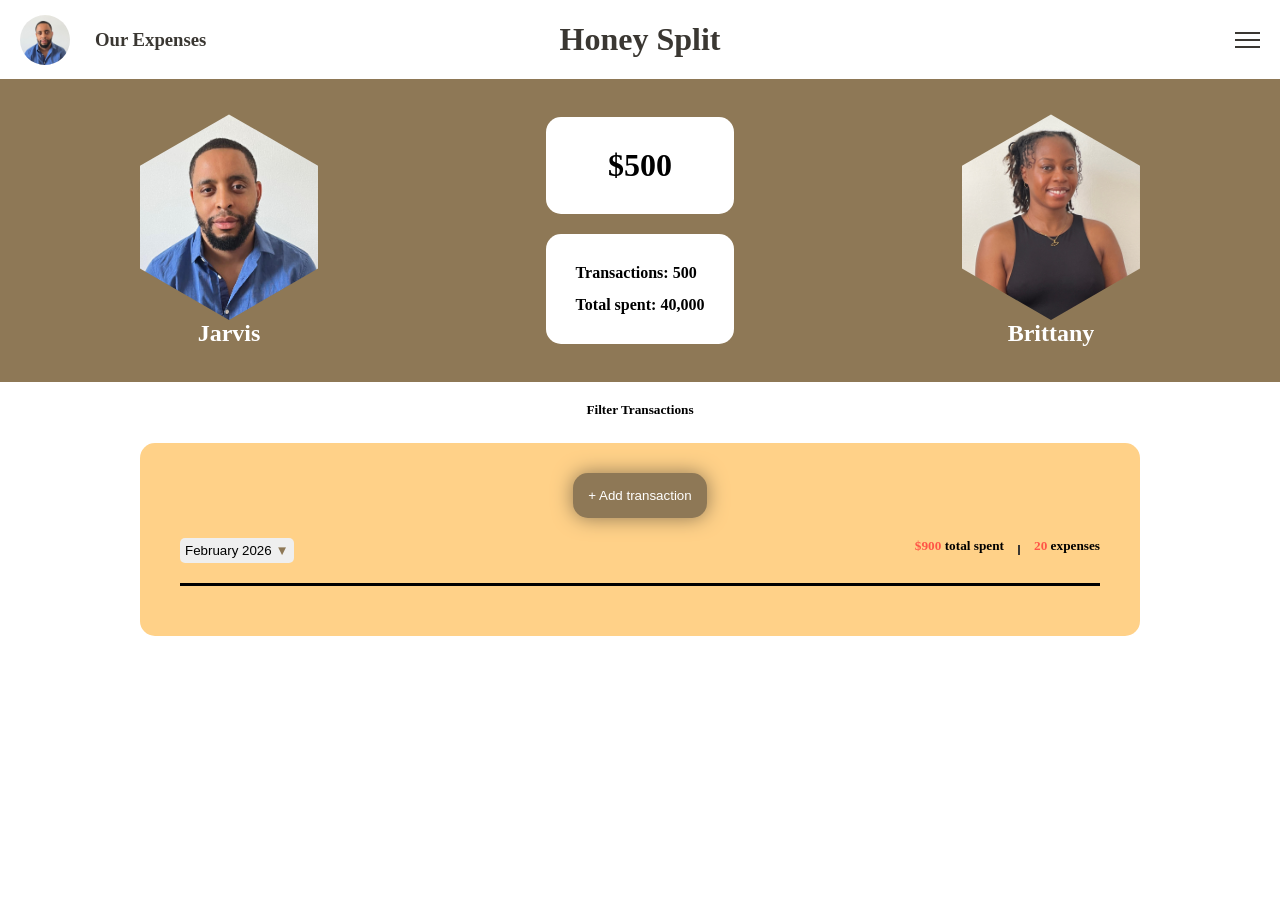
==== index.html @ 210ca1d8 "need to make the expense list appear from dropdown selection" ====
<!doctype html>
<html lang="en">
    <head>
        <meta charset="UTF-8" />
        <meta name="viewport" content="width=device-width, initial-scale=1.0" />
        <link rel="stylesheet" href="style.css" />
        <title>Honey Split</title>
    </head>
    <body>
        <div class="overlay hidden"></div>
        <div class="nav">
            <div class="user-img-name">
                <img class="user-image" src="/images/me.jpg" alt="your image" />
                <h3 class="user-nav-image dark-text">Our Expenses</h3>
            </div>
            <h1 id="title" class="dark-text">Honey Split</h1>
            <div class="hamburger">
                <div class="line1 line"></div>
                <div class="line2 line"></div>
                <div class="line3 line"></div>
            </div>
        </div>
        <!--
        <div class="side-panel">
            <h2 class="side-panel-option">Edit Profile</h2>
            <div class="side-panel-groups">
                <h2 class="side-panel-option">Groups</h2>
                <div class="side-panel-options-group">
                    <h4 class="side-panel-group-option">Travel</h4>
                </div>
                <h2 class="side-panel-option">Edit Group</h2>
                <h2 class="side-panel-option">Create Group</h2>
            </div>
            <h2 class="side-panel-option">Sign Out</h2>
        </div>

    -->

        <div class="group-transaction-bg">
            <div class="group-transaction-main">
                <div class="user-img-name-transaction">
                    <img
                        class="user-image-transaction user-left-img"
                        src="/images/me.jpg"
                        alt="your image"
                    />
                    <h2 class="text-margin">Jarvis</h2>
                </div>

                <div class="transaction-total-group">
                    <div class="transaction-box">
                        <h1 class="transaction-final-total text-margin">
                            $500
                        </h1>
                    </div>
                    <div class="transaction-box">
                        <h4 class="transactions-all text-margin">
                            Transactions:
                            <span class="transactions-num-all">500</span>
                        </h4>

                        <h4 class="total-spent text-margin">
                            Total spent:
                            <span class="total-spent-num-all">40,000</span>
                        </h4>
                    </div>
                </div>

                <div class="user-img-name-transaction">
                    <img
                        class="user-image-transaction user-right-img"
                        src="/images/brittany.jpg"
                        alt="your image"
                    />
                    <h2 class="text-margin user-main-img user-name_transaction">
                        Brittany
                    </h2>
                </div>
            </div>
        </div>

        <!--<div class="options-group">
            <h5 class="transaction-option text-margin">Transactions</h5>
            <h5 class="activity-option text-margin">Recent Activity</h5>
        </div>-->

        <div class="modal hidden">
            <button type="button" class="close-btn">x</button>
            <form id="expense-form">
                <h4>*Expense Title</h4>
                <label for="form-title"></label>
                <input id="form-title" name="form-title" type="text" required />

                <h4>*Who Paid</h4>
                <label for="user-name-select"></label>
                <select name="user-name-select" id="user-name-select" required>
                    <option value="" disabled selected>Choose who paid</option>
                    <option value="Jarvis">Jarvis</option>
                    <option value="Brittany">Brittany</option>
                </select>

                <h4>*Amount</h4>
                <label for="form-amount">$</label>
                <input
                    type="number"
                    id="form-amount"
                    name="form-amount"
                    placeholder="0"
                    min="0"
                    step="0.01"
                    required
                />

                <h4>Date</h4>
                <label for="form-expense-date"></label>
                <input
                    type="date"
                    id="form-expense-date"
                    name="form-expense-date"
                    value=""
                />

                <button type="submit" class="btn save-transaction-btn">
                    Save Transaction
                </button>
                <button
                    type="button"
                    class="btn save-transaction-btn delete-transaction-btn hidden"
                >
                    Delete Transaction
                </button>
            </form>
        </div>

        <div class="transaction-all-group">
            <h5 class="filter-option text-margin filter-text">
                Filter Transactions
            </h5>
            <div class="transaction-group-bg">
                <button class="btn add-transaction-btn">
                    + Add transaction
                </button>
                <div class="transaction-all-info-group">
                    <div class="transaction-top-group">
                        <div class="month-filter">
                            <button
                                type="button"
                                class="month-year text-margin transaction-top-group-margin"
                            >
                                <span class="month-year-select"
                                    >February 2026</span
                                >
                                <span class="drop-arrow">▼</span>
                            </button>
                            <div class="month-year-picker hidden">
                                <select id="year-select">
                                    <option value="">Select year</option>
                                </select>
                                <select id="month-select">
                                    <option value="">Select month</option>
                                </select>
                            </div>
                        </div>

                        <div class="total-spent-expenses-group">
                            <h5
                                class="total-spent-month text-margin transaction-top-group-margin"
                            >
                                <span class="total-spent-num"
                                    ><span>$</span>900</span
                                >
                                total spent
                            </h5>
                            <div
                                class="line line-transaction transaction-top-group-margin"
                            ></div>
                            <h5
                                class="total-expenses-month text-margin transaction-top-group-margin"
                            >
                                <span class="total-expense-month-num">20</span>
                                expenses
                            </h5>
                        </div>
                    </div>
                    <div class="expense-list"></div>

                    <!-- add bottom line here -->
                </div>
            </div>
        </div>
        <script type="module" src="/js/app.js"></script>
    </body>
</html>
---- style.css ----
/* Colors */

:root {
    --darkest-brown: #3a3732;
    --dark-brown: #8e7856;
    --mid-brown: #ffd188;
    --light-brown: #ffe2b3;
    --white: #ffffff;
    --accent: #ff5547;
}

.dark-text {
    color: var(--darkest-brown);
}

* {
    box-sizing: border-box;
}

html,
body {
    margin: 0px;
    padding: 0px;
    min-height: 100%;
}

body {
    background-color: var(--white);
}

/* NAV BAR*/

.nav {
    display: flex;
    position: sticky;
    top: 0;
    justify-content: space-between;
    align-items: center;
    background-color: var(--white);
    padding: 10px 20px;
}

.user-img-name {
    display: flex;
    gap: 25px;
    align-items: center;
}

.user-image {
    width: 50px;
    height: 50px;
    border-radius: 50%;
}

.user-left-img,
.user-right-img {
    object-fit: cover;
}

#title {
    position: absolute;
    left: 50%;
    transform: translateX(-50%);
}

.line {
    width: 25px;
    height: 2px;
    gap: 5px;
    background-color: var(--darkest-brown);
}

.hamburger {
    display: flex;
    flex-direction: column;
    gap: 5px;
}

/* MAIN INFO PANEL*/

.text-margin {
    margin: 0px;
}

.group-transaction-bg {
    background-color: var(--dark-brown);
    padding: 5px 0px;
}

.group-transaction-main {
    display: flex;
    justify-content: space-between;
    margin: 30px 140px;
}

.user-img-name-transaction {
    display: flex;
    align-items: center;
    flex-direction: column;
    color: var(--white);
}

.user-image-transaction {
    width: 178px;
    /* Aspect ratio for a regular hexagon is approximately 1 / cos(30deg) */
    height: calc(178px * 1.1547);
    background-color: #6c6; /* Green color example */
    clip-path: polygon(
        0% 25%,
        /* Top-left corner of the shape */ 0% 75%,
        /* Bottom-left corner of the shape */ 50% 100%,
        /* Bottom middle corner */ 100% 75%,
        /* Bottom-right corner of the shape */ 100% 25%,
        /* Top-right corner of the shape */ 50% 0% /* Top middle corner */
    );
}

.transaction-total-group {
    display: flex;
    flex-direction: column;
    justify-content: center;
    gap: 20px;
}

.transaction-box {
    border-radius: 15px;
    background-color: var(--white);
    padding: 30px;
}

.transactions-all {
    margin-bottom: 14px;
}

.transaction-final-total {
    text-align: center;
}

/* TAB OPTIONS*/

.options-group {
    display: flex;
    justify-content: center;
    gap: 62px;
    margin: 25px 0px;
}

.filter-option {
    margin-top: 20px;
    text-align: center;
}

.filter-text {
    margin-bottom: 25px;
}

/* TRANSACTION GROUP */

.transaction-all-group {
    margin: 0px 140px 30px 140px;
}

.transaction-group-bg {
    background-color: var(--mid-brown);
    border-radius: 15px;
    padding: 30px;
}

.transaction-top-group {
    display: flex;
    justify-content: space-between;
    border-bottom: solid black;
    margin: 0 10px 20px 10px;
}

.drop-arrow {
    color: var(--dark-brown);
}

.month-filter {
    position: relative;
}

.month-year-picker {
    position: absolute;
    top: calc(100% + 8px);
    left: 0;

    display: flex;
    gap: 8px;
    padding: 10px;

    background-color: white;
    border-radius: 8px;
    box-shadow: 0 4px 12px rgba(0, 0, 0, 0.15);

    z-index: 10;
}

.month-picker.hidden {
    display: none;
}

.month-year-picker,
#month-select,
#year-select :hover {
    cursor: pointer;
}

.month-year,
#month-select,
#year-select {
    border: hidden;
    border-radius: 5px;
    padding: 5px;
}

.drop-arrow,
.month-year:hover {
    cursor: pointer;
}

.transaction-top-group-margin {
    margin-bottom: 20px;
}

.total-spent-expenses-group {
    display: flex;
    gap: 10px;
}

.total-spent-num,
.total-expense-month-num {
    color: var(--accent);
}

.line-transaction {
    transform: rotate(90deg);
    align-self: center;
    width: 10px;
}

.btn {
    border-radius: 15px;
    box-shadow: 0px 0px 20px var(--dark-brown);
    border: none;
    padding: 15px;
    color: var(--white);
    background-color: var(--dark-brown);
}

.btn:hover {
    transform: scale(1.05);
    transition: 0.3s;
    cursor: pointer;
}

.add-transaction-btn,
.save-transaction-btn {
    display: block;
    margin: 0 auto 20px auto;
}

.save-transaction-btn {
    margin-top: 30px;
}

.expense-group {
    display: flex;
    justify-content: space-between;
    margin-top: 10px;
    padding: 10px 10px;
}

.expense-group:hover {
    background-color: var(--light-brown);
    cursor: pointer;
}

.expense-title {
    margin: 0px 0px 5px 0px;
}

.expense-info {
    margin: 5px 0px;
}

.expense-left {
    display: flex;
    flex-direction: column;
    margin: 0px;
}

.expense-cost {
    align-self: center;
    color: var(--accent);
}

.group-line {
    display: block;
    transform: rotate(180deg);
    align-self: center;
    width: 25px;
    height: 2px;
    gap: 5px;
    background-color: var(--darkest-brown);
}
/* add expense modal */

.overlay {
    position: fixed;
    inset: 0;
    background-color: rgba(0, 0, 0, 0.5);
    z-index: 10;
}

.modal {
    width: 90%;
    max-width: 350px;

    position: fixed;
    top: 50%;
    left: 50%;
    transform: translate(-50%, -50%);

    background-color: var(--mid-brown);
    border-radius: 15px;
    padding: 30px 20px;
    text-align: center;

    z-index: 20;
}

.modal-overlay {
    background-color: rgba(0, 0, 0, 0.5);
}

.close-btn {
    position: absolute;
    top: 15px;
    right: 20px;

    border: none;
    background: transparent;
    font-size: 32px;
    line-height: 1;
    cursor: pointer;
    color: var(--darkest-brown);
}

.hidden {
    display: none;
}

#expense-form {
    margin: 0 auto;
}
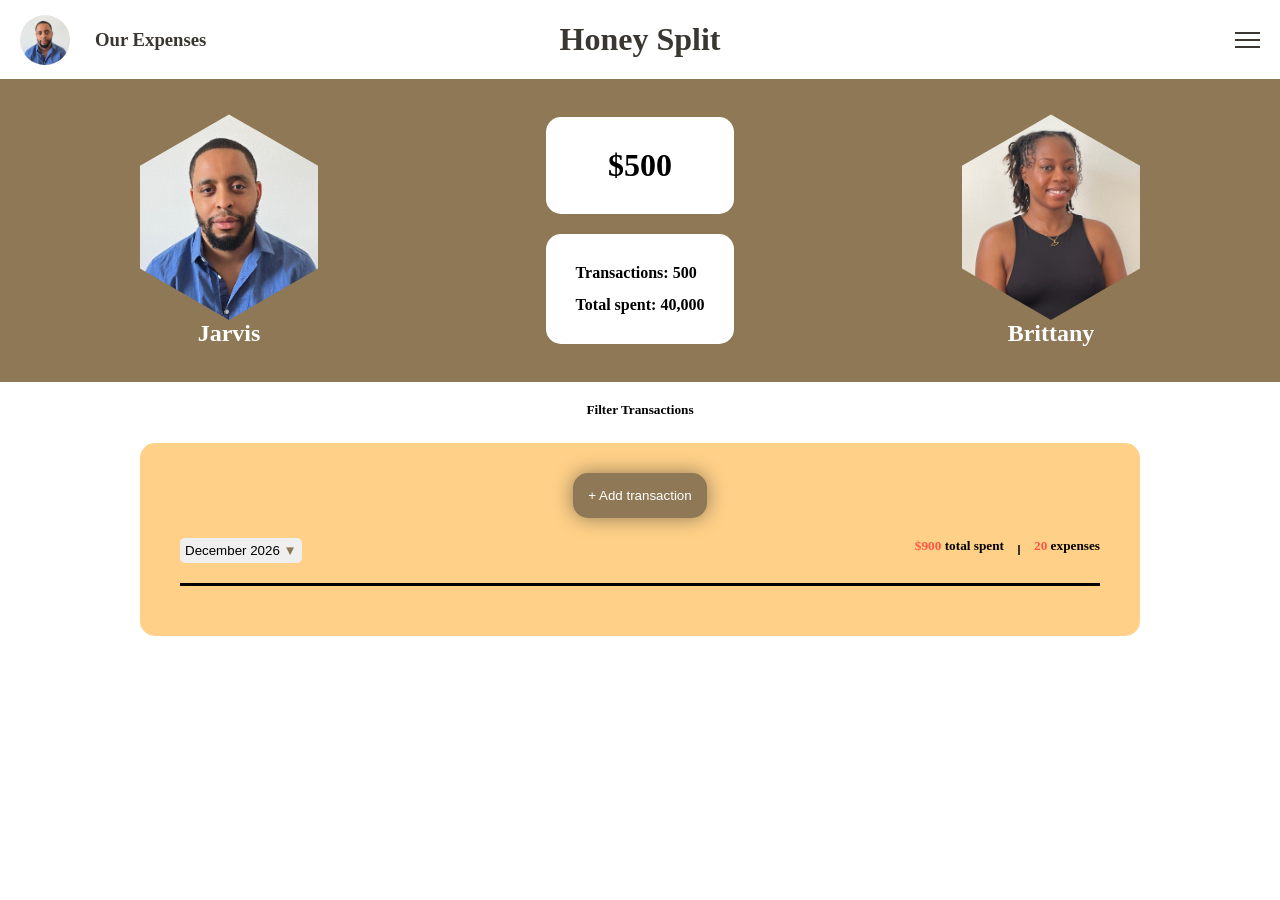
==== commit 7608c04f: "need to calculate all expenses" ====
--- a/index.html
+++ b/index.html
@@ -147,9 +147,7 @@
                                 type="button"
                                 class="month-year text-margin transaction-top-group-margin"
                             >
-                                <span class="month-year-select"
-                                    >February 2026</span
-                                >
+                                <span class="month-year-select"></span>
                                 <span class="drop-arrow">▼</span>
                             </button>
                             <div class="month-year-picker hidden">
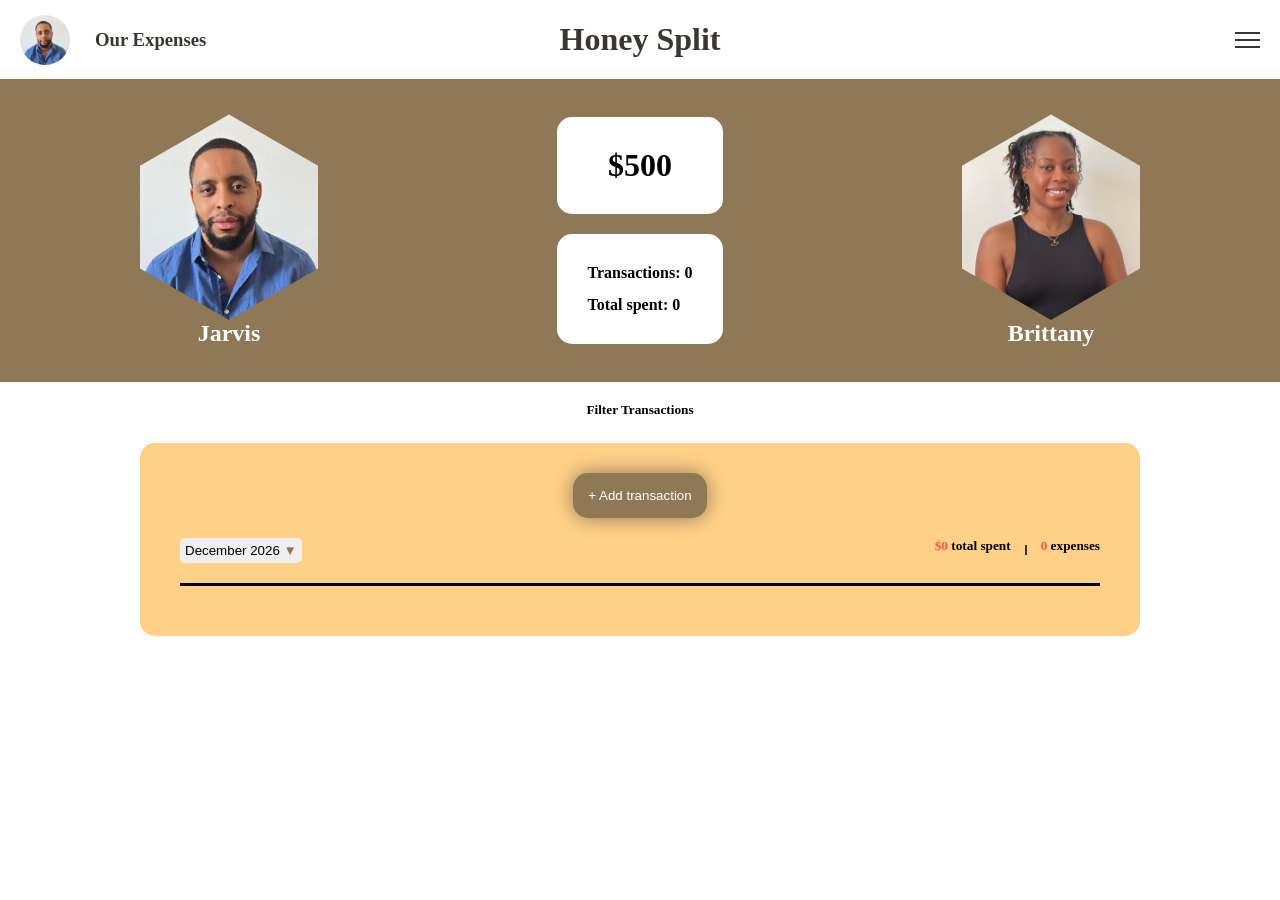
==== commit 30c6c925: "need to add who owes money" ====
--- a/index.html
+++ b/index.html
@@ -56,12 +56,12 @@
                     <div class="transaction-box">
                         <h4 class="transactions-all text-margin">
                             Transactions:
-                            <span class="transactions-num-all">500</span>
+                            <span class="transactions-num-all"></span>
                         </h4>
 
                         <h4 class="total-spent text-margin">
                             Total spent:
-                            <span class="total-spent-num-all">40,000</span>
+                            <span class="total-spent-num-all"></span>
                         </h4>
                     </div>
                 </div>
@@ -164,9 +164,10 @@
                             <h5
                                 class="total-spent-month text-margin transaction-top-group-margin"
                             >
-                                <span class="total-spent-num"
-                                    ><span>$</span>900</span
-                                >
+                                <span class="total-spent-num-group"
+                                    ><span>$</span
+                                    ><span class="total-spent-num-month"></span
+                                ></span>
                                 total spent
                             </h5>
                             <div
@@ -175,7 +176,7 @@
                             <h5
                                 class="total-expenses-month text-margin transaction-top-group-margin"
                             >
-                                <span class="total-expense-month-num">20</span>
+                                <span class="total-expense-month-num"></span>
                                 expenses
                             </h5>
                         </div>
--- a/style.css
+++ b/style.css
@@ -229,7 +229,7 @@
     gap: 10px;
 }
 
-.total-spent-num,
+.total-spent-num-group,
 .total-expense-month-num {
     color: var(--accent);
 }
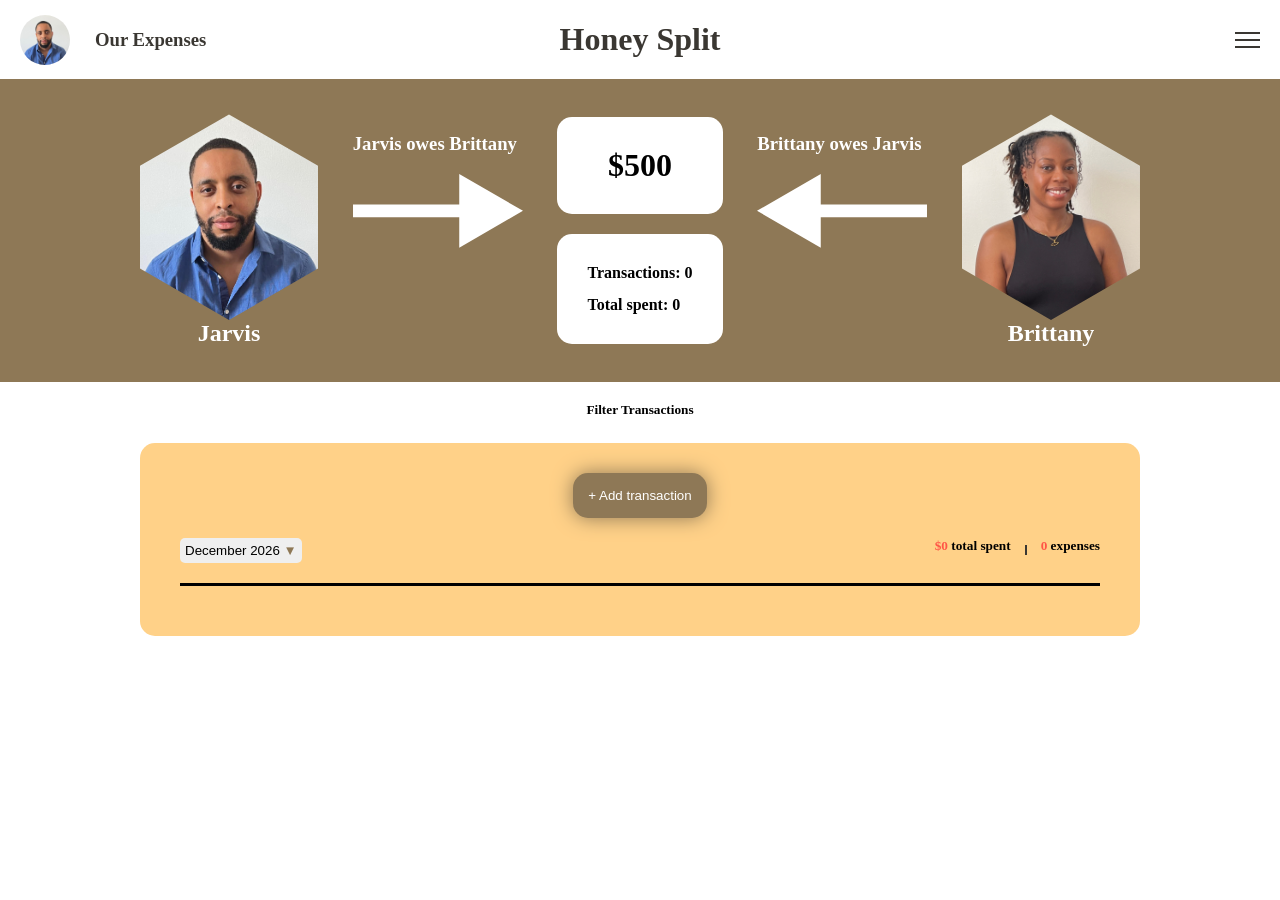
==== commit 727920c3: "adding arrow and working on final expense number" ====
--- a/index.html
+++ b/index.html
@@ -47,6 +47,15 @@
                     <h2 class="text-margin">Jarvis</h2>
                 </div>
 
+                <div class="left-side-user">
+                    <h3 class="user-owes">Jarvis owes Brittany</h3>
+                    <img
+                        src="images/arrow.svg"
+                        class="left-arrow arrow"
+                        alt="arrow pointing to who owes money for the expense"
+                    />
+                </div>
+
                 <div class="transaction-total-group">
                     <div class="transaction-box">
                         <h1 class="transaction-final-total text-margin">
@@ -64,6 +73,15 @@
                             <span class="total-spent-num-all"></span>
                         </h4>
                     </div>
+                </div>
+
+                <div class="right-side-user">
+                    <h3 class="user-owes">Brittany owes Jarvis</h3>
+                    <img
+                        src="images/arrow.svg"
+                        class="right-arrow arrow"
+                        alt="arrow pointing to who owes money for the expense"
+                    />
                 </div>
 
                 <div class="user-img-name-transaction">
--- a/style.css
+++ b/style.css
@@ -115,6 +115,18 @@
     );
 }
 
+.user-owes {
+    color: var(--white);
+}
+
+.arrow {
+    width: 170px;
+}
+
+.right-arrow {
+    transform: scaleX(-1);
+}
+
 .transaction-total-group {
     display: flex;
     flex-direction: column;
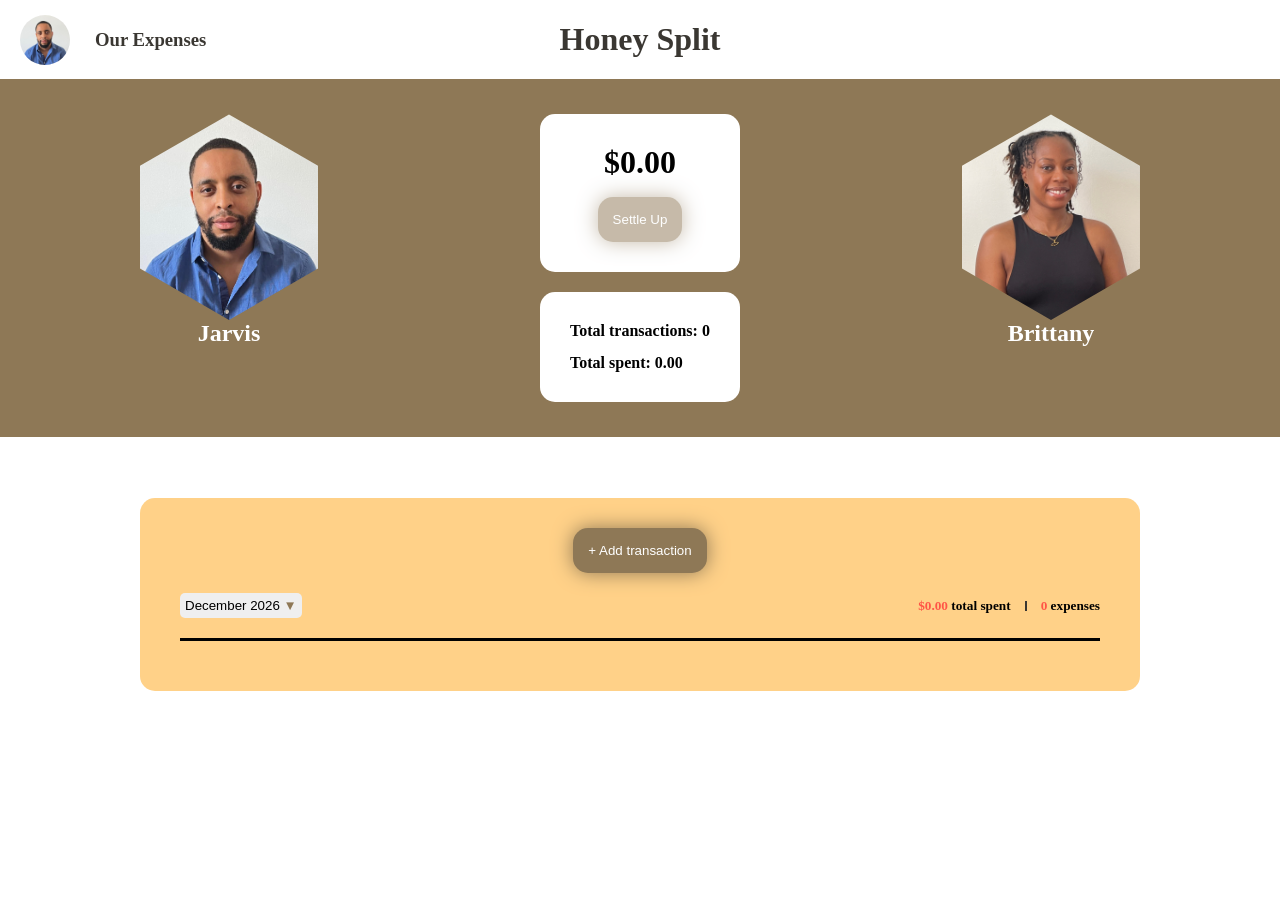
==== commit 50b76ad2: "version one" ====
--- a/index.html
+++ b/index.html
@@ -14,7 +14,7 @@
                 <h3 class="user-nav-image dark-text">Our Expenses</h3>
             </div>
             <h1 id="title" class="dark-text">Honey Split</h1>
-            <div class="hamburger">
+            <div class="hamburger hidden">
                 <div class="line1 line"></div>
                 <div class="line2 line"></div>
                 <div class="line3 line"></div>
@@ -47,7 +47,7 @@
                     <h2 class="text-margin">Jarvis</h2>
                 </div>
 
-                <div class="left-side-user">
+                <div class="left-side-user hidden-display">
                     <h3 class="user-owes">Jarvis owes Brittany</h3>
                     <img
                         src="images/arrow.svg"
@@ -58,13 +58,20 @@
 
                 <div class="transaction-total-group">
                     <div class="transaction-box">
-                        <h1 class="transaction-final-total text-margin">
-                            $500
+                        <h1 class="transaction-final-total-group text-margin">
+                            $<span class="transaction-final-total"></span>
                         </h1>
+                        <p
+                            class="settled-balance-message hidden"
+                            aria-live="polite"
+                        ></p>
+                        <button type="button" class="btn settle-up-btn">
+                            Settle Up
+                        </button>
                     </div>
                     <div class="transaction-box">
                         <h4 class="transactions-all text-margin">
-                            Transactions:
+                            Total transactions:
                             <span class="transactions-num-all"></span>
                         </h4>
 
@@ -75,7 +82,7 @@
                     </div>
                 </div>
 
-                <div class="right-side-user">
+                <div class="right-side-user hidden-display">
                     <h3 class="user-owes">Brittany owes Jarvis</h3>
                     <img
                         src="images/arrow.svg"
@@ -151,7 +158,7 @@
         </div>
 
         <div class="transaction-all-group">
-            <h5 class="filter-option text-margin filter-text">
+            <h5 class="filter-option text-margin filter-text hidden-display">
                 Filter Transactions
             </h5>
             <div class="transaction-group-bg">
--- a/style.css
+++ b/style.css
@@ -38,6 +38,7 @@
     align-items: center;
     background-color: var(--white);
     padding: 10px 20px;
+    z-index: 1000;
 }
 
 .user-img-name {
@@ -144,8 +145,26 @@
     margin-bottom: 14px;
 }
 
-.transaction-final-total {
+.transaction-final-total-group {
     text-align: center;
+}
+
+.settled-balance-message {
+    margin: 8px 0 0;
+    font-size: 0.8rem;
+    text-align: center;
+    color: var(--darkest-brown);
+}
+
+.settle-up-btn {
+    display: block;
+    margin: 16px auto 0;
+}
+
+.settle-up-btn:disabled {
+    opacity: 0.5;
+    cursor: not-allowed;
+    transform: none;
 }
 
 /* TAB OPTIONS*/
@@ -238,6 +257,7 @@
 
 .total-spent-expenses-group {
     display: flex;
+    align-items: center;
     gap: 10px;
 }
 
@@ -265,6 +285,11 @@
     transform: scale(1.05);
     transition: 0.3s;
     cursor: pointer;
+}
+
+.settle-up-btn:disabled:hover {
+    transform: none;
+    cursor: not-allowed;
 }
 
 .add-transaction-btn,
@@ -364,6 +389,10 @@
     display: none;
 }
 
+.hidden-display {
+    visibility: hidden;
+}
+
 #expense-form {
     margin: 0 auto;
 }
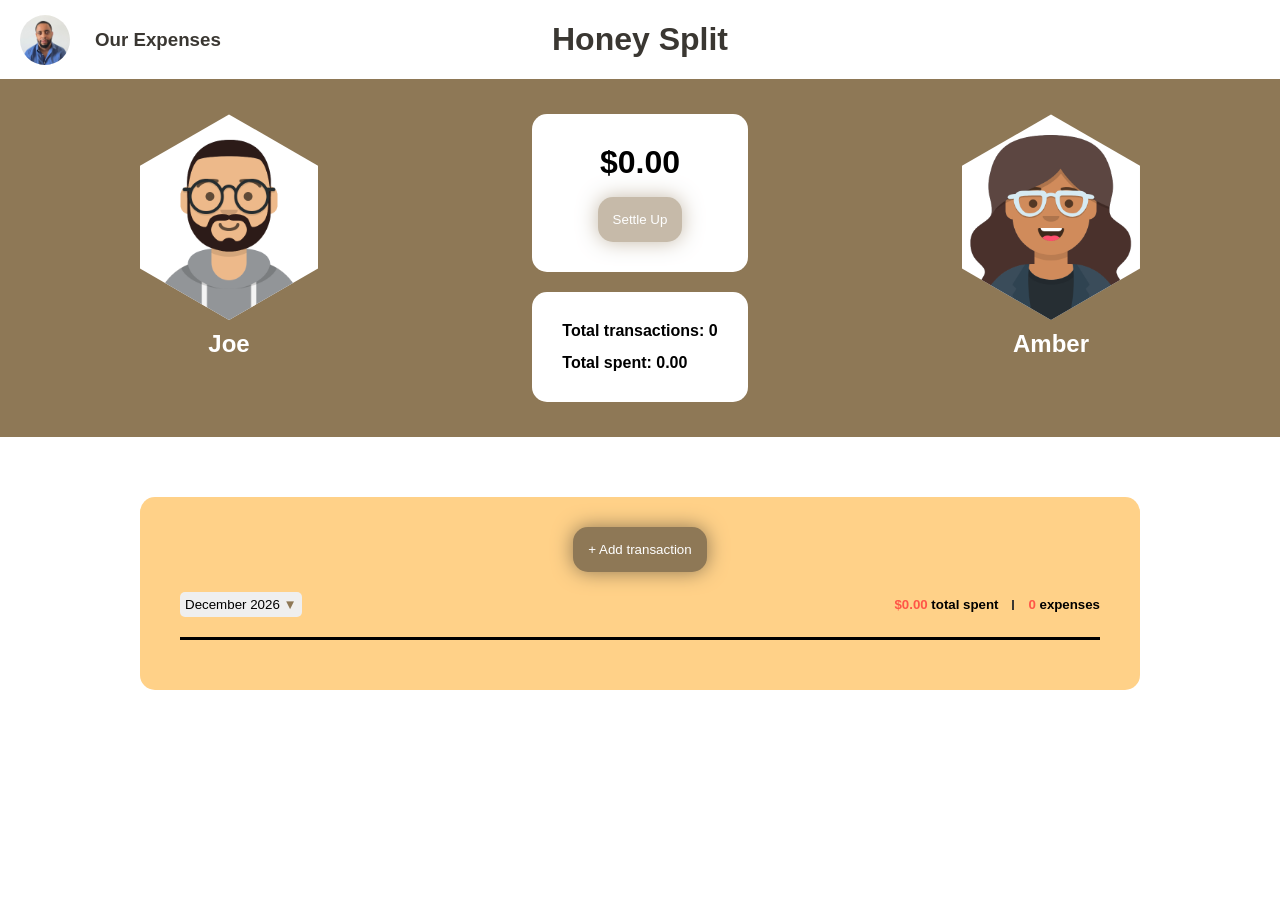
==== commit 5956fd93: "adding characters and updating readme" ====
--- a/index.html
+++ b/index.html
@@ -41,14 +41,14 @@
                 <div class="user-img-name-transaction">
                     <img
                         class="user-image-transaction user-left-img"
-                        src="/images/me.jpg"
+                        src="/images/man.png"
                         alt="your image"
                     />
-                    <h2 class="text-margin">Jarvis</h2>
+                    <h2 class="text-margin">Joe</h2>
                 </div>
 
                 <div class="left-side-user hidden-display">
-                    <h3 class="user-owes">Jarvis owes Brittany</h3>
+                    <h3 class="user-owes">Joe owes Amber</h3>
                     <img
                         src="images/arrow.svg"
                         class="left-arrow arrow"
@@ -83,7 +83,7 @@
                 </div>
 
                 <div class="right-side-user hidden-display">
-                    <h3 class="user-owes">Brittany owes Jarvis</h3>
+                    <h3 class="user-owes">Amber owes Joe</h3>
                     <img
                         src="images/arrow.svg"
                         class="right-arrow arrow"
@@ -94,11 +94,11 @@
                 <div class="user-img-name-transaction">
                     <img
                         class="user-image-transaction user-right-img"
-                        src="/images/brittany.jpg"
+                        src="/images/woman.png"
                         alt="your image"
                     />
                     <h2 class="text-margin user-main-img user-name_transaction">
-                        Brittany
+                        Amber
                     </h2>
                 </div>
             </div>
@@ -120,8 +120,8 @@
                 <label for="user-name-select"></label>
                 <select name="user-name-select" id="user-name-select" required>
                     <option value="" disabled selected>Choose who paid</option>
-                    <option value="Jarvis">Jarvis</option>
-                    <option value="Brittany">Brittany</option>
+                    <option value="Joe">Joe</option>
+                    <option value="Amber">Amber</option>
                 </select>
 
                 <h4>*Amount</h4>
--- a/style.css
+++ b/style.css
@@ -26,6 +26,7 @@
 
 body {
     background-color: var(--white);
+    font-family: "Segoe UI", Tahoma, Geneva, Verdana, sans-serif;
 }
 
 /* NAV BAR*/
@@ -105,7 +106,7 @@
     width: 178px;
     /* Aspect ratio for a regular hexagon is approximately 1 / cos(30deg) */
     height: calc(178px * 1.1547);
-    background-color: #6c6; /* Green color example */
+    background-color: white; /* Green color example */
     clip-path: polygon(
         0% 25%,
         /* Top-left corner of the shape */ 0% 75%,
@@ -114,8 +115,12 @@
         /* Bottom-right corner of the shape */ 100% 25%,
         /* Top-right corner of the shape */ 50% 0% /* Top middle corner */
     );
-}
-
+    margin-bottom: 10px;
+}
+
+.user-right-img {
+    padding-top: 12px;
+}
 .user-owes {
     color: var(--white);
 }
@@ -396,3 +401,8 @@
 #expense-form {
     margin: 0 auto;
 }
+
+@media (min-width: 1024px) {
+    .group-transaction-main {
+    }
+}
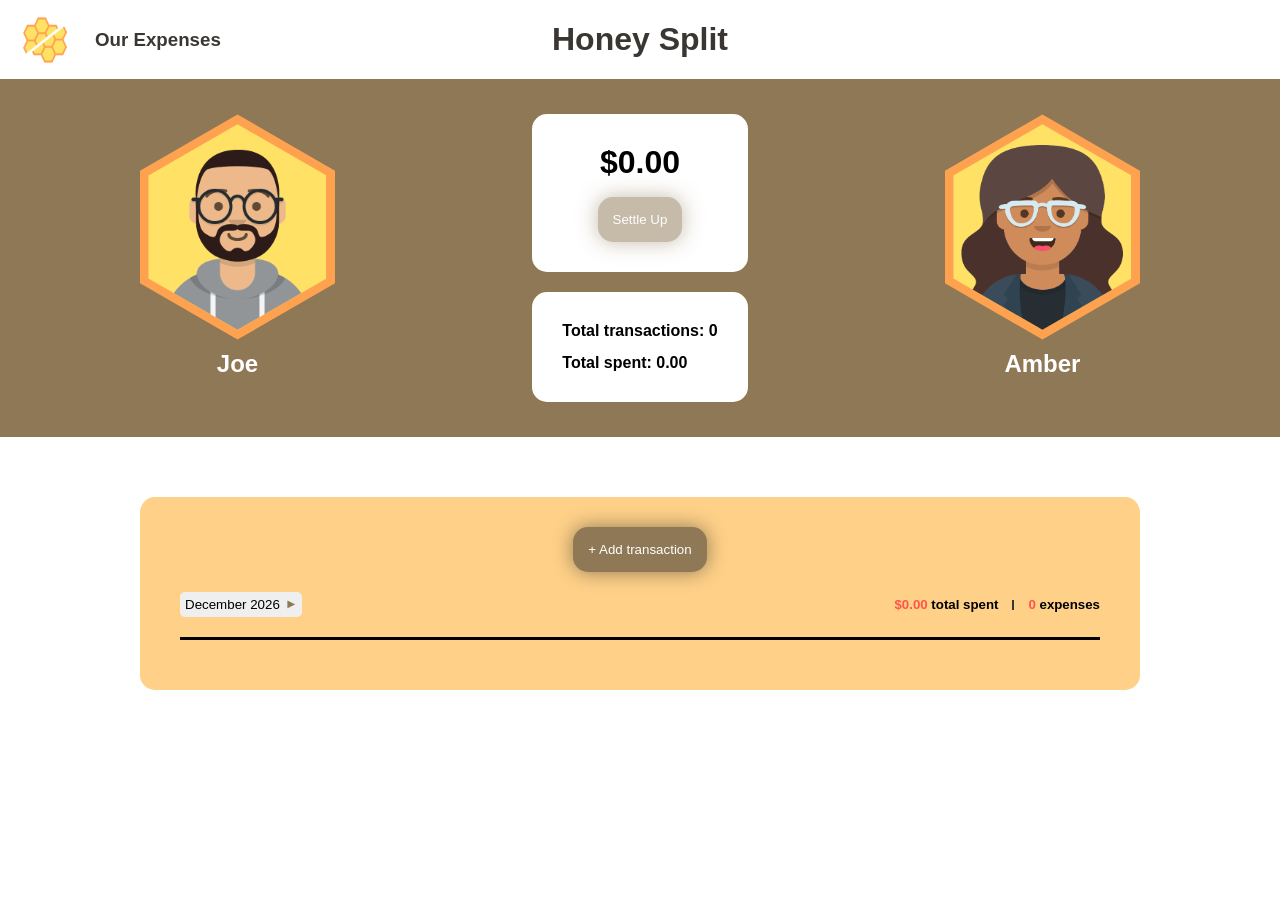
==== commit 19b36591: "version 1 complete" ====
--- a/index.html
+++ b/index.html
@@ -9,8 +9,12 @@
     <body>
         <div class="overlay hidden"></div>
         <div class="nav">
-            <div class="user-img-name">
-                <img class="user-image" src="/images/me.jpg" alt="your image" />
+            <div class="logo-img-name">
+                <img
+                    class="logo"
+                    src="/images/honey_split.png"
+                    alt="your image"
+                />
                 <h3 class="user-nav-image dark-text">Our Expenses</h3>
             </div>
             <h1 id="title" class="dark-text">Honey Split</h1>
@@ -39,16 +43,20 @@
         <div class="group-transaction-bg">
             <div class="group-transaction-main">
                 <div class="user-img-name-transaction">
-                    <img
-                        class="user-image-transaction user-left-img"
-                        src="/images/man.png"
-                        alt="your image"
-                    />
+                    <div class="avatar-border">
+                        <img
+                            class="user-image-transaction user-left-img"
+                            src="/images/man.png"
+                            alt="your image"
+                        />
+                    </div>
+
                     <h2 class="text-margin">Joe</h2>
                 </div>
 
                 <div class="left-side-user hidden-display">
                     <h3 class="user-owes">Joe owes Amber</h3>
+
                     <img
                         src="images/arrow.svg"
                         class="left-arrow arrow"
@@ -92,11 +100,14 @@
                 </div>
 
                 <div class="user-img-name-transaction">
-                    <img
-                        class="user-image-transaction user-right-img"
-                        src="/images/woman.png"
-                        alt="your image"
-                    />
+                    <div class="avatar-border">
+                        <img
+                            class="user-image-transaction user-right-img"
+                            src="/images/woman.png"
+                            alt="your image"
+                        />
+                    </div>
+
                     <h2 class="text-margin user-main-img user-name_transaction">
                         Amber
                     </h2>
--- a/style.css
+++ b/style.css
@@ -7,6 +7,8 @@
     --light-brown: #ffe2b3;
     --white: #ffffff;
     --accent: #ff5547;
+    --honey-outline: #ffa250;
+    --honey-inside: #ffe165;
 }
 
 .dark-text {
@@ -42,13 +44,13 @@
     z-index: 1000;
 }
 
-.user-img-name {
+.logo-img-name {
     display: flex;
     gap: 25px;
     align-items: center;
 }
 
-.user-image {
+.logo {
     width: 50px;
     height: 50px;
     border-radius: 50%;
@@ -96,6 +98,8 @@
 }
 
 .user-img-name-transaction {
+    --avatar-width: 178px;
+
     display: flex;
     align-items: center;
     flex-direction: column;
@@ -103,10 +107,11 @@
 }
 
 .user-image-transaction {
-    width: 178px;
-    /* Aspect ratio for a regular hexagon is approximately 1 / cos(30deg) */
-    height: calc(178px * 1.1547);
-    background-color: white; /* Green color example */
+    width: var(--avatar-width);
+    height: auto;
+    /* Keep the regular hexagon's width-to-height ratio at every size. */
+    aspect-ratio: 1 / 1.1547;
+    background-color: var(--honey-inside);
     clip-path: polygon(
         0% 25%,
         /* Top-left corner of the shape */ 0% 75%,
@@ -115,6 +120,20 @@
         /* Bottom-right corner of the shape */ 100% 25%,
         /* Top-right corner of the shape */ 50% 0% /* Top middle corner */
     );
+}
+
+.avatar-border {
+    /* 195 / 178 preserves the original border thickness as the avatar scales. */
+    width: calc(var(--avatar-width) * 1.0955);
+    height: auto;
+    aspect-ratio: 1 / 1.1547;
+    background-color: var(--honey-outline);
+
+    clip-path: polygon(0% 25%, 0% 75%, 50% 100%, 100% 75%, 100% 25%, 50% 0%);
+
+    display: flex;
+    align-items: center;
+    justify-content: center;
     margin-bottom: 10px;
 }
 
@@ -211,6 +230,13 @@
 
 .drop-arrow {
     color: var(--dark-brown);
+    display: inline-block;
+    transform: rotate(-90deg);
+    transition: transform 0.2s ease;
+}
+
+.drop-arrow.open {
+    transform: rotate(0deg);
 }
 
 .month-filter {
@@ -239,7 +265,8 @@
 
 .month-year-picker,
 #month-select,
-#year-select :hover {
+#year-select,
+.logo:hover {
     cursor: pointer;
 }
 
@@ -402,7 +429,220 @@
     margin: 0 auto;
 }
 
-@media (min-width: 1024px) {
+/* RESPONSIVE LAYOUT */
+
+@media (max-width: 1200px) {
     .group-transaction-main {
-    }
-}
+        margin: 30px 48px;
+    }
+
+    .user-img-name-transaction {
+        --avatar-width: 150px;
+    }
+
+    .arrow {
+        width: 120px;
+    }
+
+    .transaction-box {
+        padding: 24px;
+    }
+
+    .transaction-all-group {
+        margin-right: 48px;
+        margin-left: 48px;
+    }
+}
+
+@media (max-width: 900px) {
+    .nav {
+        min-height: 70px;
+        padding: 10px 24px;
+    }
+
+    #title {
+        margin: 0;
+        font-size: 1.75rem;
+    }
+
+    .group-transaction-bg {
+        padding: 1px 0;
+    }
+
+    .group-transaction-main {
+        flex-direction: column;
+        align-items: center;
+        gap: 30px;
+        max-width: 560px;
+        margin: 28px auto;
+        padding: 0 28px;
+    }
+
+    .transaction-total-group {
+        width: min(100%, 360px);
+    }
+
+    .left-side-user,
+    .right-side-user {
+        display: flex;
+        flex-direction: column;
+        align-items: center;
+        gap: 8px;
+        padding: 8px 0;
+        text-align: center;
+    }
+
+    .left-side-user.hidden-display,
+    .right-side-user.hidden-display {
+        display: none;
+    }
+
+    .user-owes {
+        margin: 0;
+    }
+
+    .arrow {
+        width: 78px;
+        height: 78px;
+        object-fit: contain;
+    }
+
+    .left-arrow {
+        transform: rotate(90deg);
+    }
+
+    .right-arrow {
+        transform: rotate(-90deg);
+    }
+
+    .transaction-box {
+        width: 100%;
+        padding: 24px;
+    }
+
+    .transaction-all-group {
+        margin: 0 28px 28px;
+    }
+
+    .filter-option {
+        margin-top: 16px;
+    }
+}
+
+@media (max-width: 600px) {
+    .nav {
+        min-height: 64px;
+        padding: 8px 16px;
+    }
+
+    .logo-img-name {
+        gap: 0;
+    }
+
+    .user-nav-image {
+        display: none;
+    }
+
+    .logo {
+        width: 42px;
+        height: 42px;
+    }
+
+    #title {
+        width: max-content;
+        max-width: calc(100% - 120px);
+        font-size: clamp(1.35rem, 7vw, 1.75rem);
+        text-align: center;
+    }
+
+    .group-transaction-main {
+        gap: 30px;
+        margin: 22px auto;
+        padding: 0 18px;
+    }
+
+    .user-img-name-transaction {
+        --avatar-width: 116px;
+    }
+
+    .user-img-name-transaction h2 {
+        font-size: 1.25rem;
+    }
+
+    .user-owes {
+        font-size: 1rem;
+    }
+
+    .arrow {
+        width: 64px;
+        height: 64px;
+    }
+
+    .transaction-final-total-group {
+        font-size: 1.75rem;
+    }
+
+    .transaction-box {
+        padding: 20px;
+    }
+
+    .transaction-all-group {
+        margin: 0 14px 20px;
+    }
+
+    .transaction-group-bg {
+        padding: 20px 14px;
+    }
+
+    .transaction-top-group {
+        flex-direction: column;
+        gap: 12px;
+        align-items: center;
+
+        padding-bottom: 16px;
+    }
+
+    .transaction-top-group-margin {
+        margin-bottom: 0;
+    }
+
+    .month-filter .month-year-picker {
+        right: 0;
+        left: auto;
+        flex-wrap: wrap;
+    }
+
+    .total-spent-expenses-group {
+        flex-wrap: wrap;
+    }
+
+    .expense-group {
+        gap: 18px;
+        padding-right: 6px;
+        padding-left: 6px;
+    }
+
+    .expense-left {
+        min-width: 0;
+    }
+
+    .expense-title,
+    .expense-info {
+        overflow-wrap: anywhere;
+    }
+
+    .expense-cost {
+        flex: 0 0 auto;
+    }
+
+    .modal {
+        max-height: calc(100vh - 24px);
+        padding: 24px 16px;
+        overflow-y: auto;
+    }
+
+    #expense-form input,
+    #expense-form select {
+        max-width: 100%;
+    }
+}
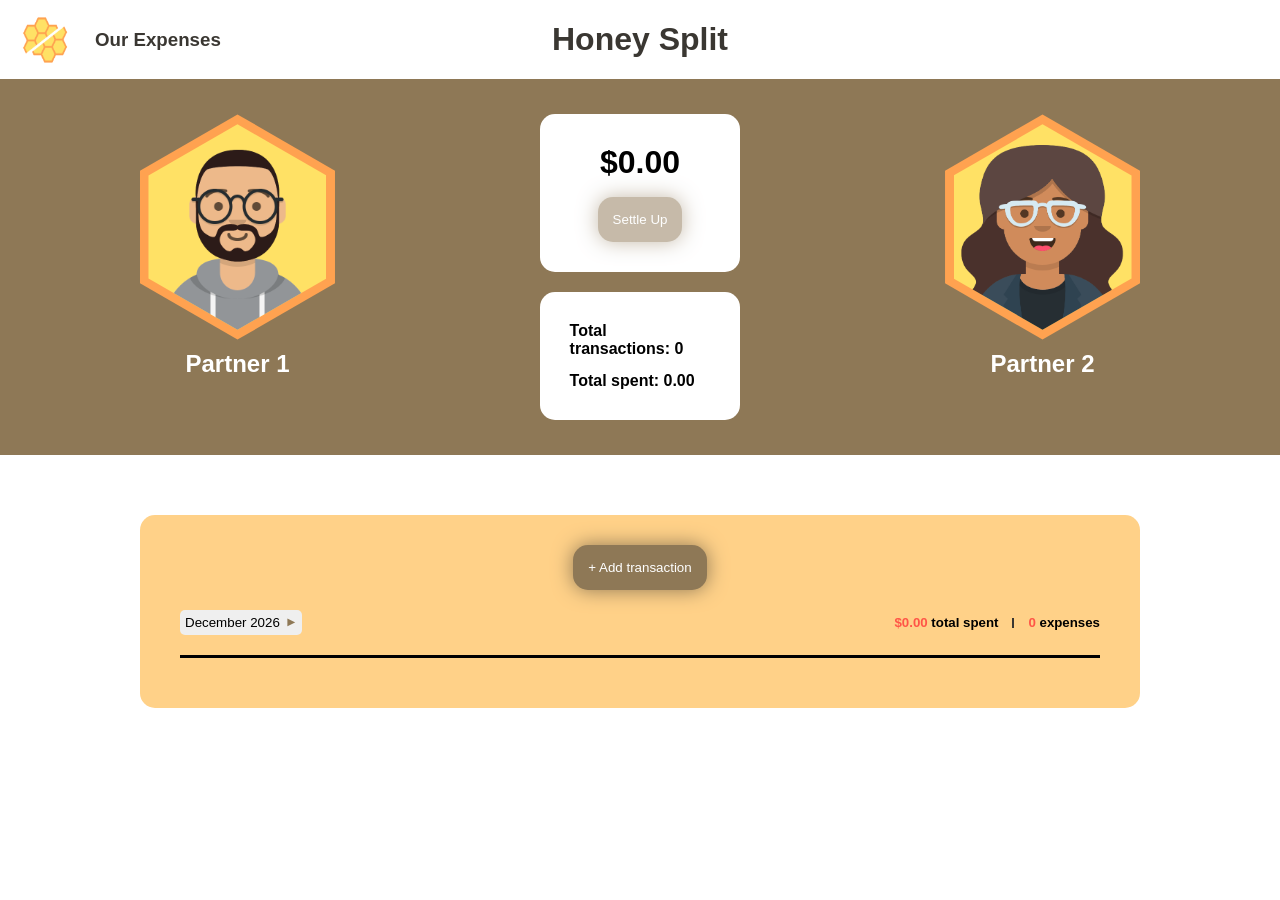
==== commit e6334d75: "changing character names" ====
--- a/index.html
+++ b/index.html
@@ -51,11 +51,11 @@
                         />
                     </div>
 
-                    <h2 class="text-margin">Joe</h2>
+                    <h2 class="text-margin">Partner 1</h2>
                 </div>
 
                 <div class="left-side-user hidden-display">
-                    <h3 class="user-owes">Joe owes Amber</h3>
+                    <h3 class="user-owes">Partner 1 owes Partner 2</h3>
 
                     <img
                         src="images/arrow.svg"
@@ -91,7 +91,7 @@
                 </div>
 
                 <div class="right-side-user hidden-display">
-                    <h3 class="user-owes">Amber owes Joe</h3>
+                    <h3 class="user-owes">Partner 2 owes Partner 1</h3>
                     <img
                         src="images/arrow.svg"
                         class="right-arrow arrow"
@@ -109,7 +109,7 @@
                     </div>
 
                     <h2 class="text-margin user-main-img user-name_transaction">
-                        Amber
+                        Partner 2
                     </h2>
                 </div>
             </div>
@@ -131,8 +131,8 @@
                 <label for="user-name-select"></label>
                 <select name="user-name-select" id="user-name-select" required>
                     <option value="" disabled selected>Choose who paid</option>
-                    <option value="Joe">Joe</option>
-                    <option value="Amber">Amber</option>
+                    <option value="Partner 1">Partner 1</option>
+                    <option value="Partner 2">Partner 2</option>
                 </select>
 
                 <h4>*Amount</h4>
--- a/style.css
+++ b/style.css
@@ -380,7 +380,7 @@
     position: fixed;
     inset: 0;
     background-color: rgba(0, 0, 0, 0.5);
-    z-index: 10;
+    z-index: 2000;
 }
 
 .modal {
@@ -397,7 +397,7 @@
     padding: 30px 20px;
     text-align: center;
 
-    z-index: 20;
+    z-index: 2010;
 }
 
 .modal-overlay {
